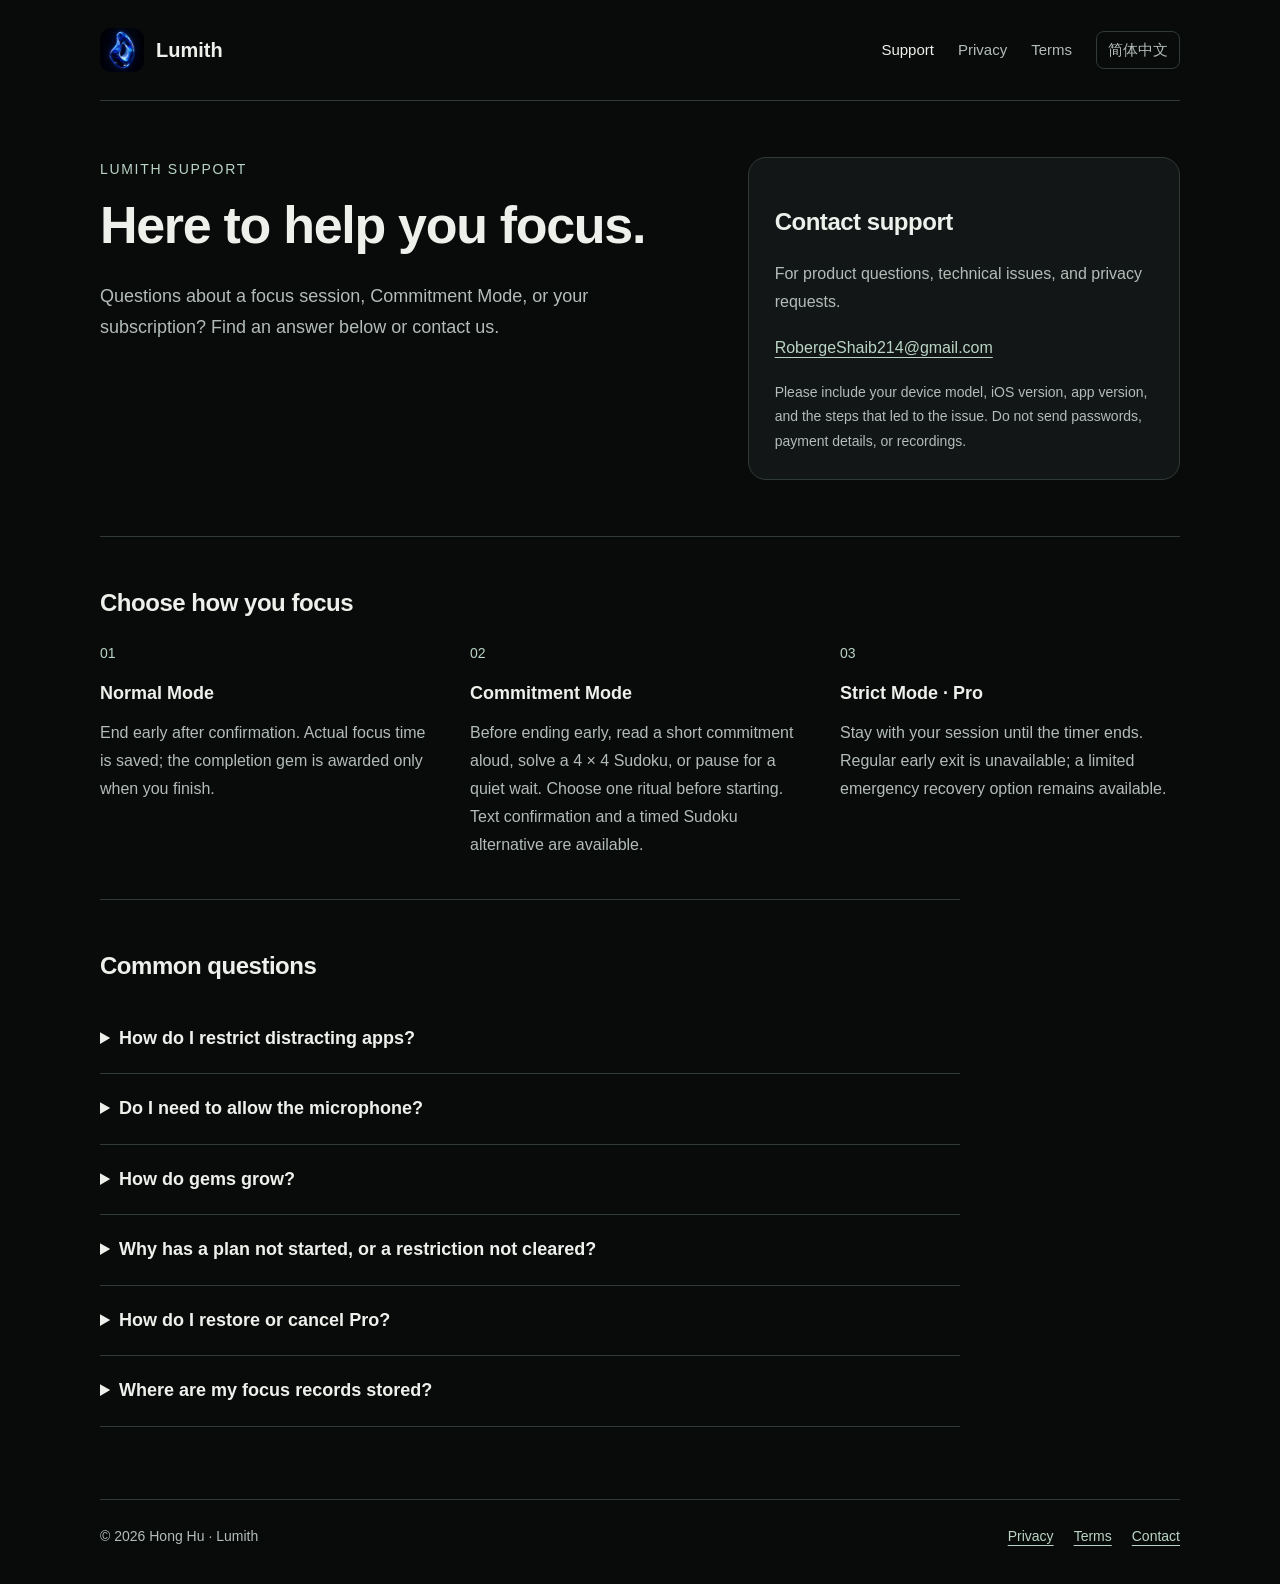
==== en/index.html @ 9fe9cb62 "Publish Lumith bilingual support and policies" ====
<!doctype html>
<html lang="en"><head><meta charset="utf-8"><meta name="viewport" content="width=device-width,initial-scale=1"><title>Support · Lumith</title><meta name="description" content="Questions about a focus session, Commitment Mode, or your subscription? Find an answer below or contact us."><meta name="color-scheme" content="dark"><link rel="icon" type="image/png" href="../assets/app-icon.png"><link rel="stylesheet" href="../assets/site.css"><link rel="alternate" hreflang="zh-Hans" href="../index.html"></head>
<body><a class="skip" href="#content">Skip to content</a><header><a class="brand" href="index.html"><img src="../assets/app-icon.png" alt="" width="44" height="44">Lumith</a><nav aria-label="Main navigation"><a href="index.html" aria-current="page">Support</a><a href="privacy.html">Privacy</a><a href="terms.html">Terms</a><a class="lang" href="../index.html" lang="zh-Hans">简体中文</a></nav></header><main id="content"><section class="support-top"><div><p class="eyebrow">LUMITH SUPPORT</p><h1>Here to help you focus.</h1><p class="intro">Questions about a focus session, Commitment Mode, or your subscription? Find an answer below or contact us.</p></div><aside class="contact"><h2>Contact support</h2><p>For product questions, technical issues, and privacy requests.</p><a href="mailto:RobergeShaib214@gmail.com">RobergeShaib214@gmail.com</a><small>Please include your device model, iOS version, app version, and the steps that led to the issue. Do not send passwords, payment details, or recordings.</small></aside></section><section class="section"><h2>Choose how you focus</h2><div class="modes"><article><p class="number">01</p><h3>Normal Mode</h3><p>End early after confirmation. Actual focus time is saved; the completion gem is awarded only when you finish.</p></article><article><p class="number">02</p><h3>Commitment Mode</h3><p>Before ending early, read a short commitment aloud, solve a 4 × 4 Sudoku, or pause for a quiet wait. Choose one ritual before starting. Text confirmation and a timed Sudoku alternative are available.</p></article><article><p class="number">03</p><h3>Strict Mode · Pro</h3><p>Stay with your session until the timer ends. Regular early exit is unavailable; a limited emergency recovery option remains available.</p></article></div></section><section class="section faq"><h2>Common questions</h2><details><summary>How do I restrict distracting apps?</summary><p>Grant Screen Time access when prompted, then select apps, categories, or websites using Apple’s picker. Set a duration and start a session, or save and enable a repeating plan.</p></details><details><summary>Do I need to allow the microphone?</summary><p>Only if you choose to read a commitment aloud. You can use text confirmation instead. When available, recognition runs on your device. If it is unavailable, using Apple’s speech service requires your explicit consent. Lumith does not save recordings or transcripts.</p></details><details><summary>How do gems grow?</summary><p>A completed focus session adds growth to the gem you are cultivating. Ending a session early saves actual focus time but does not award the completion gem. Some gem types require Pro.</p></details><details><summary>Why has a plan not started, or a restriction not cleared?</summary><p>Check the enabled plan’s time, repeat days, selected apps, and Screen Time authorization. Reopen Lumith to refresh the current session. If the issue persists, contact us with the expected start or end time and whether your phone was locked.</p></details><details><summary>How do I restore or cancel Pro?</summary><p>Use Restore Purchases in Lumith with the Apple Account used to subscribe. Pro offers monthly and annual subscriptions. To manage or cancel one, open iOS Settings, tap your name, then Subscriptions. Uninstalling Lumith does not cancel a subscription. Trial eligibility and current pricing appear on Apple’s purchase screen.</p></details><details><summary>Where are my focus records stored?</summary><p>Focus records and gem progress are stored locally on your device. The current app does not offer developer-operated cloud sync. See the Privacy Policy for details about local storage, Apple services, and deletion.</p></details></section></main><footer><span>© 2026 Hong Hu · Lumith</span><div class="links"><a href="privacy.html">Privacy</a><a href="terms.html">Terms</a><a href="mailto:RobergeShaib214@gmail.com">Contact</a></div></footer></body></html>
---- assets/site.css ----
:root{color-scheme:dark;--bg:#090b0b;--panel:#121616;--text:#edf0eb;--muted:#b3bcb8;--line:#303a36;--accent:#b9d4c4;font-family:-apple-system,BlinkMacSystemFont,"Segoe UI","PingFang SC","Microsoft YaHei",sans-serif;font-size:16px}
*{box-sizing:border-box}body{margin:0;background:var(--bg);color:var(--text);line-height:1.75}a{color:var(--accent);text-underline-offset:.25em}a:hover{color:#fff}a:focus-visible,summary:focus-visible{outline:2px solid var(--accent);outline-offset:5px}a,summary{-webkit-tap-highlight-color:transparent}header,main,footer{width:min(100% - 48px,1080px);margin:auto}header{display:flex;align-items:center;justify-content:space-between;gap:24px;padding:28px 0;border-bottom:1px solid var(--line)}.brand{display:flex;align-items:center;gap:12px;text-decoration:none;color:var(--text);font-size:20px;font-weight:650;white-space:nowrap}.brand img{width:44px;height:44px;border-radius:11px}nav{display:flex;gap:24px;align-items:center;flex-wrap:wrap;font-size:15px}nav a{color:var(--muted);text-decoration:none}nav a[aria-current=page]{color:var(--text)}.lang{padding:5px 11px;border:1px solid var(--line);border-radius:8px}main{padding:56px 0 72px}.eyebrow{margin:0 0 12px;color:var(--accent);font-size:14px;letter-spacing:.12em}h1{font-size:clamp(32px,5vw,52px);line-height:1.22;letter-spacing:-.025em;margin:0 0 24px;font-weight:620}h2{font-size:24px;line-height:1.5;font-weight:600;letter-spacing:-.02em}h3{font-size:18px;margin:0 0 10px}.intro{font-size:18px;color:var(--muted);max-width:660px}.support-top{display:grid;grid-template-columns:1.35fr 1fr;gap:64px;align-items:start;margin-bottom:56px}.contact{padding:26px;border:1px solid var(--line);border-radius:18px;background:var(--panel)}.contact p{margin:8px 0 18px;color:var(--muted)}.contact a{overflow-wrap:anywhere}.contact small{display:block;font-size:14px;color:var(--muted);margin-top:18px}.section{border-top:1px solid var(--line);padding-top:28px;margin-top:40px}.modes{display:grid;grid-template-columns:repeat(3,1fr);gap:30px}.modes p{color:var(--muted);margin:0}.modes .number{color:var(--accent);font-size:14px;margin-bottom:12px}.faq{max-width:860px}details{border-bottom:1px solid var(--line);padding:19px 0}summary{cursor:pointer;font-size:18px;font-weight:550;padding-right:18px}details p{color:var(--muted);margin:14px 0 4px;max-width:760px}.legal{max-width:780px}.legal h1{font-size:40px}.legal h2{margin:36px 0 14px;font-size:22px}.legal p{margin:0 0 18px;color:#cbd2ce;overflow-wrap:anywhere}.legal .updated{font-size:14px;color:var(--muted)}.legal-links{display:flex;gap:24px;flex-wrap:wrap;margin-top:24px}footer{border-top:1px solid var(--line);padding:24px 0 36px;display:flex;justify-content:space-between;gap:16px;flex-wrap:wrap;color:var(--muted);font-size:14px}footer .links{display:flex;flex-wrap:wrap;gap:20px}.skip{position:absolute;left:16px;top:-100px;background:var(--panel);padding:10px;z-index:9}.skip:focus{top:12px}
@media(max-width:760px){header,main,footer{width:calc(100% - 36px)}header{align-items:flex-start;padding:22px 0;gap:18px;flex-wrap:wrap}nav{gap:18px;font-size:14px}main{padding:36px 0 52px}.support-top{grid-template-columns:1fr;gap:24px;margin-bottom:36px}.modes{grid-template-columns:1fr;gap:26px}.contact{padding:22px}.legal h1{font-size:32px}.legal h2{font-size:21px}}
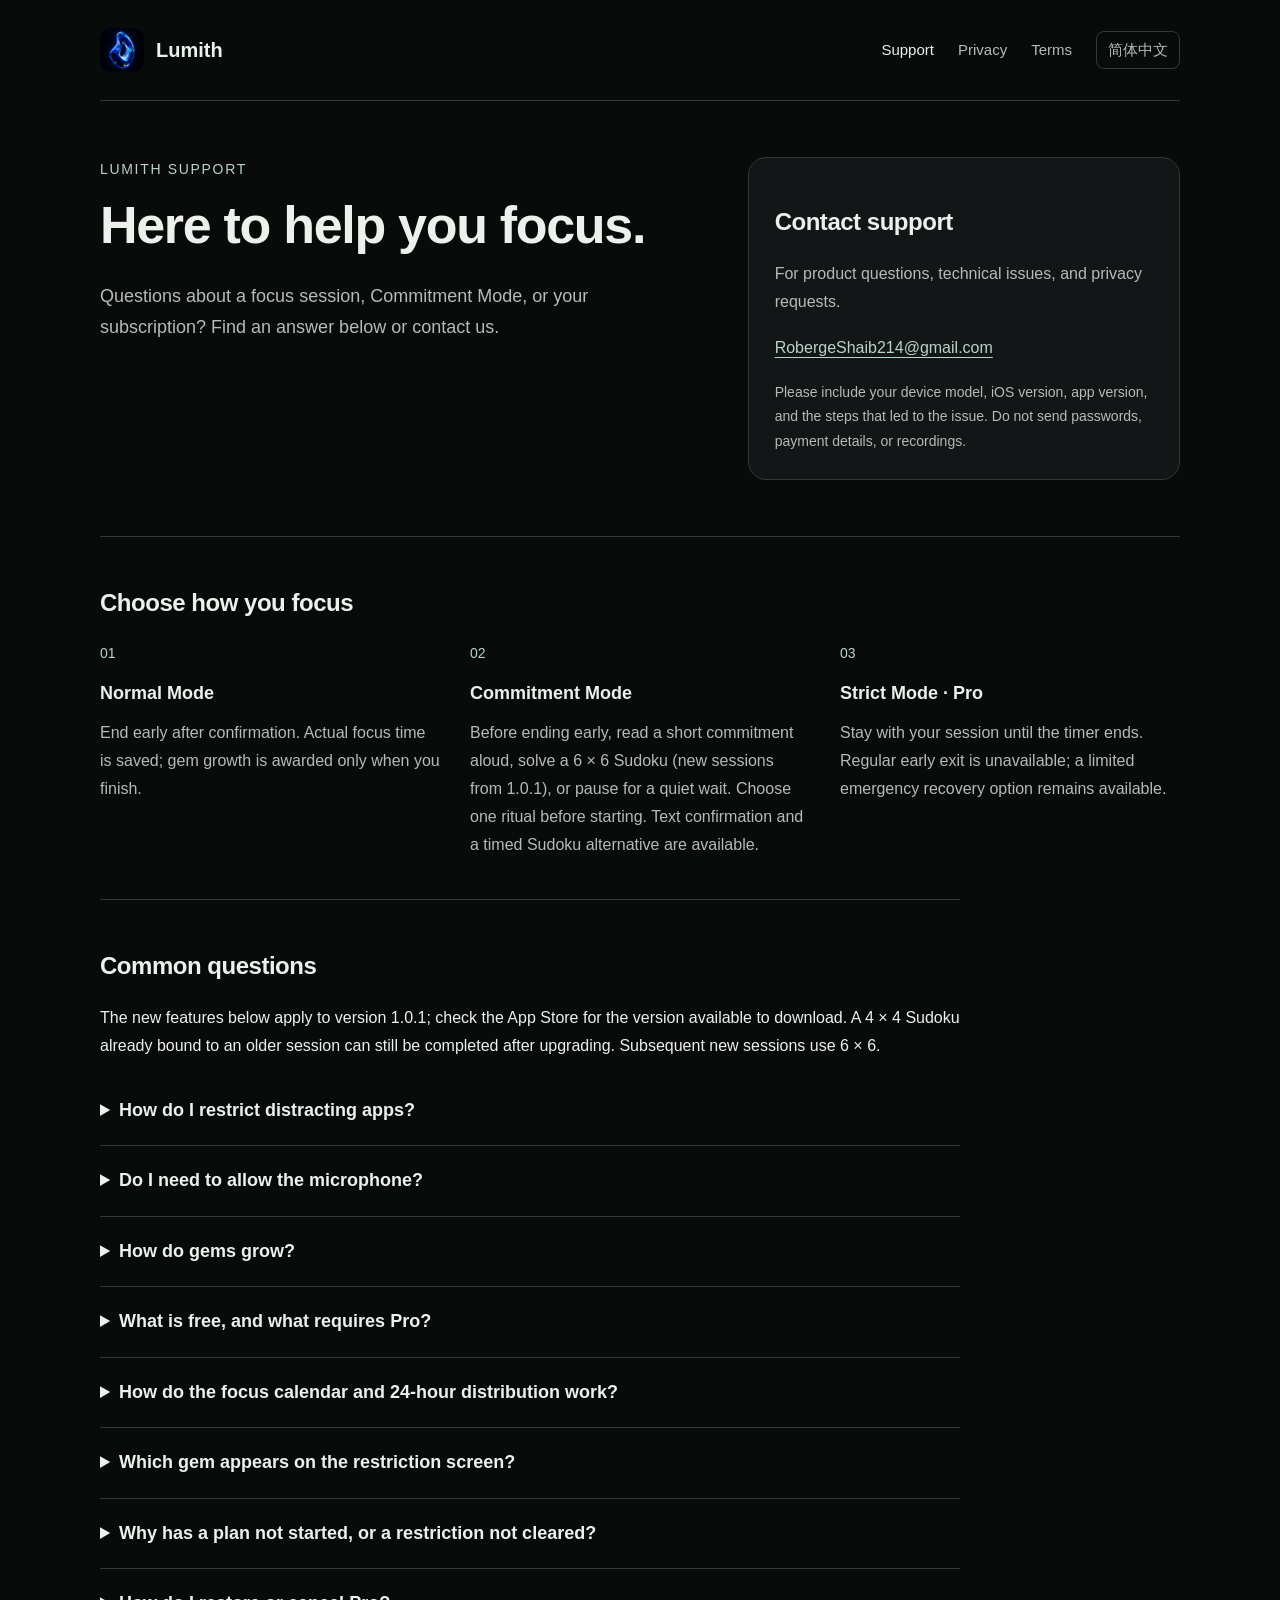
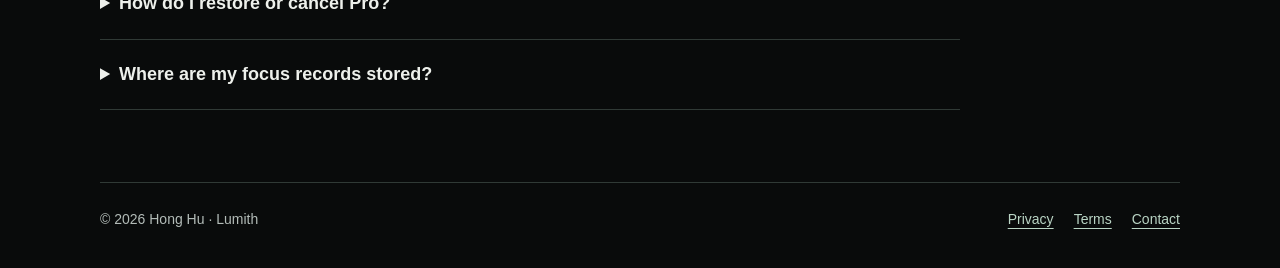
==== commit 81695921: "Update bilingual support and privacy for Lumith 1.0.1" ====
--- a/en/index.html
+++ b/en/index.html
@@ -1,3 +1,3 @@
 <!doctype html>
 <html lang="en"><head><meta charset="utf-8"><meta name="viewport" content="width=device-width,initial-scale=1"><title>Support · Lumith</title><meta name="description" content="Questions about a focus session, Commitment Mode, or your subscription? Find an answer below or contact us."><meta name="color-scheme" content="dark"><link rel="icon" type="image/png" href="../assets/app-icon.png"><link rel="stylesheet" href="../assets/site.css"><link rel="alternate" hreflang="zh-Hans" href="../index.html"></head>
-<body><a class="skip" href="#content">Skip to content</a><header><a class="brand" href="index.html"><img src="../assets/app-icon.png" alt="" width="44" height="44">Lumith</a><nav aria-label="Main navigation"><a href="index.html" aria-current="page">Support</a><a href="privacy.html">Privacy</a><a href="terms.html">Terms</a><a class="lang" href="../index.html" lang="zh-Hans">简体中文</a></nav></header><main id="content"><section class="support-top"><div><p class="eyebrow">LUMITH SUPPORT</p><h1>Here to help you focus.</h1><p class="intro">Questions about a focus session, Commitment Mode, or your subscription? Find an answer below or contact us.</p></div><aside class="contact"><h2>Contact support</h2><p>For product questions, technical issues, and privacy requests.</p><a href="mailto:RobergeShaib214@gmail.com">RobergeShaib214@gmail.com</a><small>Please include your device model, iOS version, app version, and the steps that led to the issue. Do not send passwords, payment details, or recordings.</small></aside></section><section class="section"><h2>Choose how you focus</h2><div class="modes"><article><p class="number">01</p><h3>Normal Mode</h3><p>End early after confirmation. Actual focus time is saved; the completion gem is awarded only when you finish.</p></article><article><p class="number">02</p><h3>Commitment Mode</h3><p>Before ending early, read a short commitment aloud, solve a 4 × 4 Sudoku, or pause for a quiet wait. Choose one ritual before starting. Text confirmation and a timed Sudoku alternative are available.</p></article><article><p class="number">03</p><h3>Strict Mode · Pro</h3><p>Stay with your session until the timer ends. Regular early exit is unavailable; a limited emergency recovery option remains available.</p></article></div></section><section class="section faq"><h2>Common questions</h2><details><summary>How do I restrict distracting apps?</summary><p>Grant Screen Time access when prompted, then select apps, categories, or websites using Apple’s picker. Set a duration and start a session, or save and enable a repeating plan.</p></details><details><summary>Do I need to allow the microphone?</summary><p>Only if you choose to read a commitment aloud. You can use text confirmation instead. When available, recognition runs on your device. If it is unavailable, using Apple’s speech service requires your explicit consent. Lumith does not save recordings or transcripts.</p></details><details><summary>How do gems grow?</summary><p>A completed focus session adds growth to the gem you are cultivating. Ending a session early saves actual focus time but does not award the completion gem. Some gem types require Pro.</p></details><details><summary>Why has a plan not started, or a restriction not cleared?</summary><p>Check the enabled plan’s time, repeat days, selected apps, and Screen Time authorization. Reopen Lumith to refresh the current session. If the issue persists, contact us with the expected start or end time and whether your phone was locked.</p></details><details><summary>How do I restore or cancel Pro?</summary><p>Use Restore Purchases in Lumith with the Apple Account used to subscribe. Pro offers monthly and annual subscriptions. To manage or cancel one, open iOS Settings, tap your name, then Subscriptions. Uninstalling Lumith does not cancel a subscription. Trial eligibility and current pricing appear on Apple’s purchase screen.</p></details><details><summary>Where are my focus records stored?</summary><p>Focus records and gem progress are stored locally on your device. The current app does not offer developer-operated cloud sync. See the Privacy Policy for details about local storage, Apple services, and deletion.</p></details></section></main><footer><span>© 2026 Hong Hu · Lumith</span><div class="links"><a href="privacy.html">Privacy</a><a href="terms.html">Terms</a><a href="mailto:RobergeShaib214@gmail.com">Contact</a></div></footer></body></html>
+<body><a class="skip" href="#content">Skip to content</a><header><a class="brand" href="index.html"><img src="../assets/app-icon.png" alt="" width="44" height="44">Lumith</a><nav aria-label="Main navigation"><a href="index.html" aria-current="page">Support</a><a href="privacy.html">Privacy</a><a href="terms.html">Terms</a><a class="lang" href="../index.html" lang="zh-Hans">简体中文</a></nav></header><main id="content"><section class="support-top"><div><p class="eyebrow">LUMITH SUPPORT</p><h1>Here to help you focus.</h1><p class="intro">Questions about a focus session, Commitment Mode, or your subscription? Find an answer below or contact us.</p></div><aside class="contact"><h2>Contact support</h2><p>For product questions, technical issues, and privacy requests.</p><a href="mailto:RobergeShaib214@gmail.com">RobergeShaib214@gmail.com</a><small>Please include your device model, iOS version, app version, and the steps that led to the issue. Do not send passwords, payment details, or recordings.</small></aside></section><section class="section"><h2>Choose how you focus</h2><div class="modes"><article><p class="number">01</p><h3>Normal Mode</h3><p>End early after confirmation. Actual focus time is saved; gem growth is awarded only when you finish.</p></article><article><p class="number">02</p><h3>Commitment Mode</h3><p>Before ending early, read a short commitment aloud, solve a 6 × 6 Sudoku (new sessions from 1.0.1), or pause for a quiet wait. Choose one ritual before starting. Text confirmation and a timed Sudoku alternative are available.</p></article><article><p class="number">03</p><h3>Strict Mode · Pro</h3><p>Stay with your session until the timer ends. Regular early exit is unavailable; a limited emergency recovery option remains available.</p></article></div></section><section class="section faq"><h2>Common questions</h2><p>The new features below apply to version 1.0.1; check the App Store for the version available to download. A 4 × 4 Sudoku already bound to an older session can still be completed after upgrading. Subsequent new sessions use 6 × 6.</p><details><summary>How do I restrict distracting apps?</summary><p>Grant Screen Time access when prompted, then select apps, categories, or websites using Apple’s picker. Set a duration and start a session, or save and enable a repeating plan.</p></details><details><summary>Do I need to allow the microphone?</summary><p>Starting with 1.0.1, reading verification uses on-device speech recognition only. Microphone and speech recognition permissions are requested when you choose to read aloud. If on-device recognition is unavailable, text confirmation is provided. The app does not switch to server-based recognition or send reading audio to a speech recognition server. Recordings and transcripts are not saved; recognized text is used briefly in memory to check the current commitment.</p><p>For users still on 1.0: that release offers an explicitly consented Apple speech-service path when on-device recognition is unavailable. That path is no longer available after upgrading to 1.0.1.</p></details><details><summary>How do gems grow?</summary><p>A completed focus session adds growth to the gem you are cultivating. In 1.0.1, completion feedback shows the focus minutes actually credited, growth added, current stage, and next growth milestone. Growth +1 does not mean a whole gem is awarded every time. Ending early saves actual focus time without the completion reward. Some gem types require Pro.</p></details><details><summary>What is free, and what requires Pro?</summary><p>Normal Mode, Commitment Mode, 6 × 6 Sudoku, and reading verification are free. Free users can save one plan; Pro supports additional plans. Strict Mode and some premium gems require Pro. Monthly and annual subscriptions provide the same Pro benefits.</p></details><details><summary>How do the focus calendar and 24-hour distribution work?</summary><p>In 1.0.1, the report calendar combines daily focus minutes and gems. Tap a date for details: the latest 7 days are available for free, or 30 days with Pro. The 24-hour distribution uses all focus history retained on your device and is available to free users too. It does not unlock daily details beyond your entitlement, and the 7-day detail limit does not mean older records are deleted.</p></details><details><summary>Which gem appears on the restriction screen?</summary><p>In 1.0.1, the restriction screen uses your currently selected gem. This display preference does not change focus rules, rewards, or the conditions for removing restrictions.</p></details><details><summary>Why has a plan not started, or a restriction not cleared?</summary><p>Check the enabled plan’s time, repeat days, selected apps, and Screen Time authorization. Reopen Lumith to refresh the current session. If the issue persists, contact us with the expected start or end time and whether your phone was locked.</p></details><details><summary>How do I restore or cancel Pro?</summary><p>Use Restore Purchases in Lumith with the Apple Account used to subscribe. Purchases and restores still connect to Apple services through StoreKit. Pro offers monthly and annual subscriptions. To manage or cancel one, open iOS Settings, tap your name, then Subscriptions. Uninstalling Lumith does not cancel a subscription. Trial eligibility and current pricing appear on Apple’s purchase screen.</p></details><details><summary>Where are my focus records stored?</summary><p>Focus records and gem progress are stored locally on your device. The current app does not offer developer-operated cloud sync. Purchases and restores connect to Apple services; external web pages and email support are handled by their respective services. See the Privacy Policy for details about local storage, Apple services, and deletion.</p></details></section></main><footer><span>© 2026 Hong Hu · Lumith</span><div class="links"><a href="privacy.html">Privacy</a><a href="terms.html">Terms</a><a href="mailto:RobergeShaib214@gmail.com">Contact</a></div></footer></body></html>
